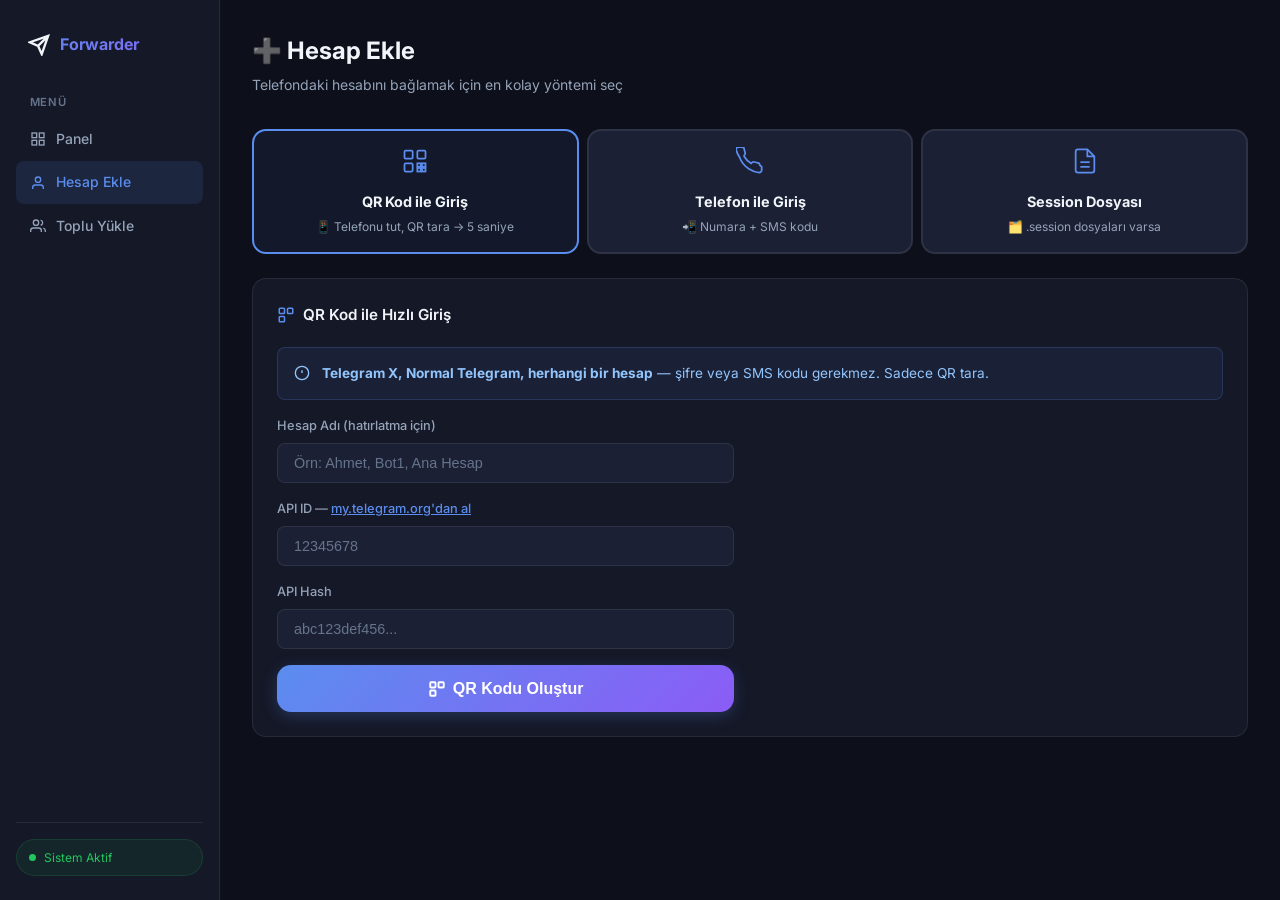
==== templates/add_account.html @ 1184c20d "Initial commit: Telegram Forwarder" ====
<!DOCTYPE html>
<html lang="tr">
<head>
  <meta charset="UTF-8">
  <meta name="viewport" content="width=device-width, initial-scale=1.0">
  <title>Hesap Ekle — Telegram Forwarder</title>
  <link rel="preconnect" href="https://fonts.googleapis.com">
  <link href="https://fonts.googleapis.com/css2?family=Inter:wght@400;500;600;700&display=swap" rel="stylesheet">
  <link rel="stylesheet" href="/static/css/style.css">
</head>
<body>
<div class="page">

  <!-- ── SIDEBAR ── -->
  <aside class="sidebar">
    <div class="sidebar-logo">
      <svg viewBox="0 0 24 24" fill="none" stroke="currentColor" stroke-width="2.5">
        <path d="M22 2L11 13M22 2L15 22l-4-9-9-4 20-7z"/>
      </svg>
      Forwarder
    </div>
    <span class="nav-section">Menü</span>
    <a class="nav-item" href="/">
      <svg viewBox="0 0 24 24" fill="none" stroke="currentColor" stroke-width="2"><rect x="3" y="3" width="7" height="7"/><rect x="14" y="3" width="7" height="7"/><rect x="14" y="14" width="7" height="7"/><rect x="3" y="14" width="7" height="7"/></svg>
      Panel
    </a>
    <a class="nav-item active" href="/accounts/ekle">
      <svg viewBox="0 0 24 24" fill="none" stroke="currentColor" stroke-width="2"><path d="M20 21v-2a4 4 0 00-4-4H8a4 4 0 00-4 4v2"/><circle cx="12" cy="7" r="4"/></svg>
      Hesap Ekle
    </a>
    <a class="nav-item" href="/accounts/bulk">
      <svg viewBox="0 0 24 24" fill="none" stroke="currentColor" stroke-width="2"><path d="M17 21v-2a4 4 0 00-4-4H5a4 4 0 00-4 4v2"/><circle cx="9" cy="7" r="4"/><path d="M23 21v-2a4 4 0 00-3-3.87M16 3.13a4 4 0 010 7.75"/></svg>
      Toplu Yükle
    </a>
    <div class="sidebar-footer">
      <div class="status-pill"><div class="pulse"></div>Sistem Aktif</div>
    </div>
  </aside>

  <!-- ── MAIN ── -->
  <main class="main">
    <div class="main-header">
      <h1>➕ Hesap Ekle</h1>
      <p>Telefondaki hesabını bağlamak için en kolay yöntemi seç</p>
    </div>

    <!-- Yöntem Seçimi -->
    <div class="method-tabs">
      <div class="method-tab selected" onclick="selectMethod('qr', this)">
        <svg viewBox="0 0 24 24" fill="none" stroke="currentColor" stroke-width="1.5">
          <rect x="3" y="3" width="7" height="7" rx="1"/><rect x="14" y="3" width="7" height="7" rx="1"/>
          <rect x="3" y="14" width="7" height="7" rx="1"/>
          <rect x="14" y="14" width="3" height="3"/><rect x="18" y="14" width="3" height="3"/>
          <rect x="14" y="18" width="3" height="3"/><rect x="18" y="18" width="3" height="3"/>
        </svg>
        <h3>QR Kod ile Giriş</h3>
        <p>📱 Telefonu tut, QR tara → 5 saniye</p>
      </div>
      <div class="method-tab" onclick="selectMethod('phone', this)">
        <svg viewBox="0 0 24 24" fill="none" stroke="currentColor" stroke-width="1.5">
          <path d="M22 16.92v3a2 2 0 01-2.18 2 19.79 19.79 0 01-8.63-3.07A19.5 19.5 0 013.07 8.81 19.79 19.79 0 01.08 2.18 2 2 0 012.07.03h3a2 2 0 012 1.72c.127.96.361 1.903.7 2.81a2 2 0 01-.45 2.11L6.91 7.91a16 16 0 006.13 6.13l.75-.75a2 2 0 012.11-.45c.907.339 1.85.573 2.81.7a2 2 0 011.72 2z"/>
        </svg>
        <h3>Telefon ile Giriş</h3>
        <p>📲 Numara + SMS kodu</p>
      </div>
      <div class="method-tab" onclick="selectMethod('session', this)">
        <svg viewBox="0 0 24 24" fill="none" stroke="currentColor" stroke-width="1.5">
          <path d="M14 2H6a2 2 0 00-2 2v16a2 2 0 002 2h12a2 2 0 002-2V8z"/><polyline points="14 2 14 8 20 8"/>
          <line x1="16" y1="13" x2="8" y2="13"/><line x1="16" y1="17" x2="8" y2="17"/>
        </svg>
        <h3>Session Dosyası</h3>
        <p>🗂️ .session dosyaları varsa</p>
      </div>
    </div>

    <!-- ══ QR BÖLÜMÜ ══ -->
    <div id="section-qr" class="card">
      <div class="card-title">
        <svg viewBox="0 0 24 24" fill="none" stroke="currentColor" stroke-width="2"><rect x="3" y="3" width="7" height="7" rx="1"/><rect x="14" y="3" width="7" height="7" rx="1"/><rect x="3" y="14" width="7" height="7" rx="1"/></svg>
        QR Kod ile Hızlı Giriş
      </div>

      <div class="alert alert-info">
        <svg viewBox="0 0 24 24" fill="none" stroke="currentColor" stroke-width="2"><circle cx="12" cy="12" r="10"/><line x1="12" y1="8" x2="12" y2="12"/><line x1="12" y1="16" x2="12.01" y2="16"/></svg>
        <span><b>Telegram X, Normal Telegram, herhangi bir hesap</b> — şifre veya SMS kodu gerekmez. Sadece QR tara.</span>
      </div>

      <div style="display:grid;grid-template-columns:1fr 1fr;gap:2rem;align-items:start">

        <!-- Sol: Form -->
        <div>
          <div class="field">
            <label>Hesap Adı (hatırlatma için)</label>
            <input type="text" id="qr-name" placeholder="Örn: Ahmet, Bot1, Ana Hesap">
          </div>
          <div class="field">
            <label>API ID <span class="text-muted">— <a href="https://my.telegram.org/auth" target="_blank" style="color:var(--primary)">my.telegram.org'dan al</a></span></label>
            <input type="text" id="qr-api-id" placeholder="12345678">
          </div>
          <div class="field">
            <label>API Hash</label>
            <input type="text" id="qr-api-hash" placeholder="abc123def456...">
          </div>
          <button class="btn btn-primary btn-lg btn-block" onclick="startQR()">
            <svg viewBox="0 0 24 24" fill="none" stroke="currentColor" stroke-width="2.5" style="width:18px;height:18px"><rect x="3" y="3" width="7" height="7" rx="1"/><rect x="14" y="3" width="7" height="7" rx="1"/><rect x="3" y="14" width="7" height="7" rx="1"/></svg>
            QR Kodu Oluştur
          </button>
        </div>

        <!-- Sağ: QR Alanı -->
        <div id="qr-area" style="display:none">
          <div class="qr-section">
            <div class="qr-wrap">
              <img id="qr-img" src="" alt="QR Kod">
            </div>
            <div id="qr-status" class="mt-3 text-sm text-muted">Telefonu aç ve QR'ı tara...</div>
          </div>

          <div class="qr-steps">
            <div class="qr-step">
              <div class="qr-step-num">1</div>
              <div>Telefonunuzda <b>Telegram</b>'ı açın</div>
            </div>
            <div class="qr-step">
              <div class="qr-step-num">2</div>
              <div><b>Ayarlar → Cihazlar → QR ile Giriş</b>'e git (veya başka hesap ekle)</div>
            </div>
            <div class="qr-step">
              <div class="qr-step-num">3</div>
              <div>Yukarıdaki QR kodu tara — hesap otomatik eklenir ✅</div>
            </div>
          </div>
        </div>

      </div>
    </div>

    <!-- ══ TELEFON BÖLÜMÜ ══ -->
    <div id="section-phone" class="card" style="display:none">
      <div class="card-title">
        <svg viewBox="0 0 24 24" fill="none" stroke="currentColor" stroke-width="2"><path d="M22 16.92v3a2 2 0 01-2.18 2 19.79 19.79 0 01-8.63-3.07A19.5 19.5 0 013.07 8.81 19.79 19.79 0 01.08 2.18 2 2 0 012.07.03h3a2 2 0 012 1.72c.127.96.361 1.903.7 2.81a2 2 0 01-.45 2.11L6.91 7.91a16 16 0 006.13 6.13l.75-.75a2 2 0 012.11-.45c.907.339 1.85.573 2.81.7a2 2 0 011.72 2z"/></svg>
        Telefon Numarası ile Giriş
      </div>
      <form action="/accounts/send_code" method="POST" style="max-width:480px">
        <div class="field">
          <label>Hesap Adı</label>
          <input type="text" name="name" placeholder="Örn: Ahmet" required>
        </div>
        <div class="field">
          <label>Telefon Numarası</label>
          <input type="text" name="phone" placeholder="+90500..." required>
        </div>
        <div class="field">
          <label>API ID — <a href="https://my.telegram.org/auth" target="_blank" style="color:var(--primary)">nereden alırım?</a></label>
          <input type="text" name="api_id" required>
        </div>
        <div class="field">
          <label>API Hash</label>
          <input type="text" name="api_hash" required>
        </div>
        <button type="submit" class="btn btn-primary btn-lg btn-block mt-2">
          Doğrulama Kodu Gönder →
        </button>
      </form>
    </div>

    <!-- ══ SESSION BÖLÜMÜ ══ -->
    <div id="section-session" class="card" style="display:none">
      <div class="card-title">
        <svg viewBox="0 0 24 24" fill="none" stroke="currentColor" stroke-width="2"><path d="M14 2H6a2 2 0 00-2 2v16a2 2 0 002 2h12a2 2 0 002-2V8z"/><polyline points="14 2 14 8 20 8"/></svg>
        Toplu .session Dosyası Yükleme
      </div>
      <div class="alert alert-warn">
        <svg viewBox="0 0 24 24" fill="none" stroke="currentColor" stroke-width="2"><path d="M10.29 3.86L1.82 18a2 2 0 001.71 3h16.94a2 2 0 001.71-3L13.71 3.86a2 2 0 00-3.42 0z"/><line x1="12" y1="9" x2="12" y2="13"/><line x1="12" y1="17" x2="12.01" y2="17"/></svg>
        <span>Bilgisayarda .session dosyaları olan bir klasörün yolunu gir. Tümü otomatik yüklenir.</span>
      </div>
      <form action="/accounts/bulk_load" method="POST" style="max-width:480px">
        <div class="field">
          <label>Klasör Yolu (.session dosyaları olan)</label>
          <input type="text" name="folder_path" placeholder="/Users/adın/Desktop/sessionlar" required>
          <div class="field-hint">Örn: /Users/shift/Desktop/sessions</div>
        </div>
        <div class="field">
          <label>API ID</label>
          <input type="text" name="api_id" required>
        </div>
        <div class="field">
          <label>API Hash</label>
          <input type="text" name="api_hash" required>
        </div>
        <button type="submit" class="btn btn-primary btn-lg btn-block mt-2">
          📂 Tümünü Yükle
        </button>
      </form>
    </div>

  </main>
</div>

<script>
/* ── Method tabs ── */
function selectMethod(id, el) {
  document.querySelectorAll('.method-tab').forEach(t => t.classList.remove('selected'));
  el.classList.add('selected');
  ['qr','phone','session'].forEach(s => {
    document.getElementById('section-' + s).style.display = s === id ? '' : 'none';
  });
}

/* ── QR Login ── */
let _qrToken = null, _qrPoll = null, _qrAccountId = null;

async function startQR() {
  const name    = document.getElementById('qr-name').value.trim();
  const api_id  = document.getElementById('qr-api-id').value.trim();
  const api_hash= document.getElementById('qr-api-hash').value.trim();
  if (!name || !api_id || !api_hash) { alert('Tüm alanları doldur!'); return; }

  const fd = new FormData();
  fd.append('name', name); fd.append('api_id', api_id); fd.append('api_hash', api_hash);

  const r = await fetch('/accounts/qr-start', { method: 'POST', body: fd });
  const d = await r.json();
  if (d.error) { alert(d.error); return; }

  _qrAccountId = d.account_id;
  document.getElementById('qr-img').src = 'data:image/png;base64,' + d.qr_b64;
  document.getElementById('qr-area').style.display = 'block';
  document.getElementById('qr-status').textContent = '⏳ Telefonu aç ve QR\'ı tara...';

  clearInterval(_qrPoll);
  _qrPoll = setInterval(pollQR, 2500);
}

async function pollQR() {
  try {
    const r = await fetch('/accounts/qr-status?account_id=' + _qrAccountId);
    const d = await r.json();
    if (d.status === 'ok') {
      clearInterval(_qrPoll);
      document.getElementById('qr-status').innerHTML = '✅ <b>Başarıyla giriş yapıldı!</b> Yönlendiriliyor...';
      document.getElementById('qr-status').style.color = 'var(--success)';
      setTimeout(() => window.location.href = '/', 1500);
    } else if (d.status === 'expired') {
      clearInterval(_qrPoll);
      document.getElementById('qr-status').textContent = '⚠️ QR süresi doldu. Tekrar oluştur.';
      document.getElementById('qr-status').style.color = 'var(--warn)';
    } else if (d.qr_b64) {
      // QR yenilendi
      document.getElementById('qr-img').src = 'data:image/png;base64,' + d.qr_b64;
    }
  } catch(e) {}
}
</script>
</body>
</html>
---- static/css/style.css ----
/* ─── TOKENS ─────────────────────────────────────────── */
:root {
  --bg:        #0d0f1a;
  --surface:   #151827;
  --surface2:  #1c2035;
  --border:    rgba(255,255,255,0.08);
  --primary:   #5b8def;
  --primary-g: linear-gradient(135deg,#5b8def,#8b5cf6);
  --success:   #22c55e;
  --danger:    #ef4444;
  --warn:      #f59e0b;
  --text:      #f1f5f9;
  --muted:     #64748b;
  --muted2:    #94a3b8;
  --radius:    14px;
  --radius-sm: 8px;
  --shadow:    0 20px 60px rgba(0,0,0,.5);
}

/* ─── RESET ──────────────────────────────────────────── */
*, *::before, *::after { box-sizing: border-box; margin: 0; padding: 0; }
body {
  font-family: 'Inter', 'Outfit', system-ui, sans-serif;
  background: var(--bg);
  color: var(--text);
  min-height: 100vh;
  line-height: 1.6;
}

/* ─── LAYOUT ─────────────────────────────────────────── */
.page { display: flex; min-height: 100vh; }

/* Sidebar */
.sidebar {
  width: 220px; flex-shrink: 0;
  background: var(--surface);
  border-right: 1px solid var(--border);
  display: flex; flex-direction: column;
  padding: 1.5rem 1rem;
  position: fixed; top: 0; left: 0; height: 100vh;
}
.sidebar-logo {
  display: flex; align-items: center; gap: .6rem;
  padding: .5rem .75rem 1.5rem;
  font-size: 1rem; font-weight: 700;
  background: var(--primary-g);
  -webkit-background-clip: text; background-clip: text;
  -webkit-text-fill-color: transparent;
}
.sidebar-logo svg { width: 22px; height: 22px; flex-shrink: 0; }
.nav-item {
  display: flex; align-items: center; gap: .65rem;
  padding: .65rem .85rem;
  border-radius: var(--radius-sm);
  color: var(--muted2); text-decoration: none;
  font-size: .875rem; font-weight: 500;
  transition: all .2s;
  cursor: pointer; border: none; background: none; width: 100%; text-align: left;
}
.nav-item:hover, .nav-item.active {
  background: rgba(91,141,239,.12);
  color: var(--primary);
}
.nav-item svg { width: 16px; height: 16px; flex-shrink: 0; }
.nav-section {
  font-size: .7rem; font-weight: 600; letter-spacing: .08em;
  color: var(--muted); text-transform: uppercase;
  padding: .75rem .85rem .4rem;
}
.sidebar-footer { margin-top: auto; padding-top: 1rem; border-top: 1px solid var(--border); }
.status-pill {
  display: flex; align-items: center; gap: .5rem;
  padding: .5rem .75rem;
  background: rgba(34,197,94,.08);
  border: 1px solid rgba(34,197,94,.15);
  border-radius: 2rem;
  font-size: .75rem; color: var(--success);
}
.pulse { width: 7px; height: 7px; border-radius: 50%; background: var(--success);
  box-shadow: 0 0 0 0 rgba(34,197,94,.5);
  animation: pulse 2s infinite;
}
@keyframes pulse {
  0%   { box-shadow: 0 0 0 0 rgba(34,197,94,.5); }
  70%  { box-shadow: 0 0 0 6px rgba(34,197,94,0); }
  100% { box-shadow: 0 0 0 0 rgba(34,197,94,0); }
}

/* Main content area */
.main { margin-left: 220px; flex: 1; padding: 2rem; max-width: calc(100vw - 220px); }
.main-header { margin-bottom: 2rem; }
.main-header h1 { font-size: 1.5rem; font-weight: 700; }
.main-header p { color: var(--muted2); font-size: .875rem; margin-top: .25rem; }

/* ─── CARDS ──────────────────────────────────────────── */
.card {
  background: var(--surface);
  border: 1px solid var(--border);
  border-radius: var(--radius);
  padding: 1.5rem;
}
.card + .card { margin-top: 1.25rem; }
.card-title {
  font-size: .95rem; font-weight: 600; margin-bottom: 1.25rem;
  display: flex; align-items: center; gap: .5rem;
}
.card-title svg { width: 18px; height: 18px; color: var(--primary); }

/* ─── FORMS ──────────────────────────────────────────── */
.field { margin-bottom: 1rem; }
.field label {
  display: block; font-size: .8rem; font-weight: 500;
  color: var(--muted2); margin-bottom: .4rem;
}
.field input, .field select, .field textarea {
  width: 100%;
  background: var(--surface2);
  border: 1px solid var(--border);
  border-radius: var(--radius-sm);
  padding: .7rem 1rem;
  color: var(--text);
  font-size: .9rem;
  outline: none;
  transition: border-color .2s, box-shadow .2s;
  appearance: none;
}
.field input:focus, .field select:focus {
  border-color: var(--primary);
  box-shadow: 0 0 0 3px rgba(91,141,239,.15);
}
.field input::placeholder { color: var(--muted); }
.field-hint { font-size: .75rem; color: var(--muted); margin-top: .35rem; }

/* ─── BUTTONS ────────────────────────────────────────── */
.btn {
  display: inline-flex; align-items: center; gap: .45rem;
  padding: .65rem 1.25rem;
  border-radius: var(--radius-sm);
  font-size: .875rem; font-weight: 600;
  border: none; cursor: pointer;
  transition: all .2s;
  text-decoration: none;
}
.btn svg { width: 15px; height: 15px; }
.btn-primary {
  background: var(--primary-g);
  color: white;
  box-shadow: 0 4px 15px rgba(91,141,239,.25);
}
.btn-primary:hover { opacity: .88; transform: translateY(-1px); }
.btn-secondary {
  background: var(--surface2);
  color: var(--muted2);
  border: 1px solid var(--border);
}
.btn-secondary:hover { border-color: var(--primary); color: var(--primary); }
.btn-danger { background: rgba(239,68,68,.1); color: var(--danger); border: 1px solid rgba(239,68,68,.2); }
.btn-danger:hover { background: var(--danger); color: white; }
.btn-success { background: rgba(34,197,94,.1); color: var(--success); border: 1px solid rgba(34,197,94,.2); }
.btn-success:hover { background: var(--success); color: white; }
.btn-lg { padding: .9rem 1.75rem; font-size: 1rem; border-radius: var(--radius); }
.btn-block { width: 100%; justify-content: center; }

/* ─── ACCOUNT CARDS ──────────────────────────────────── */
.accounts-grid { display: grid; grid-template-columns: repeat(auto-fill, minmax(200px, 1fr)); gap: .75rem; }
.account-card {
  background: var(--surface2);
  border: 1px solid var(--border);
  border-radius: var(--radius);
  padding: 1rem;
  display: flex; align-items: center; gap: .75rem;
  position: relative;
}
.account-avatar {
  width: 40px; height: 40px; border-radius: 50%;
  background: var(--primary-g);
  display: flex; align-items: center; justify-content: center;
  font-weight: 700; font-size: 1rem; flex-shrink: 0;
  color: white;
}
.account-name { font-size: .875rem; font-weight: 600; }
.account-phone { font-size: .75rem; color: var(--muted2); }
.account-del {
  position: absolute; top: .5rem; right: .5rem;
  background: none; border: none; cursor: pointer;
  color: var(--muted); padding: .25rem; border-radius: 4px;
  display: flex; align-items: center; justify-content: center;
  transition: color .2s;
}
.account-del:hover { color: var(--danger); background: rgba(239,68,68,.1); }

/* ─── RULES TABLE ────────────────────────────────────── */
.rules-table { width: 100%; border-collapse: collapse; }
.rules-table th {
  text-align: left; font-size: .7rem; font-weight: 600;
  color: var(--muted); text-transform: uppercase; letter-spacing: .06em;
  padding: 0 .75rem .75rem;
  border-bottom: 1px solid var(--border);
}
.rules-table td {
  padding: .9rem .75rem;
  border-bottom: 1px solid var(--border);
  font-size: .85rem; vertical-align: middle;
}
.rules-table tr:last-child td { border-bottom: none; }
.rules-table tr:hover td { background: rgba(255,255,255,.02); }
.badge {
  display: inline-block; padding: .2rem .6rem;
  border-radius: 2rem; font-size: .7rem; font-weight: 600;
}
.badge-blue { background: rgba(91,141,239,.15); color: #93c5fd; }
.badge-purple { background: rgba(139,92,246,.15); color: #c4b5fd; }
.route-arrow {
  display: flex; align-items: center; gap: .5rem;
  font-size: .82rem;
}
.route-arrow span { color: var(--muted); }

/* ─── EMPTY STATE ────────────────────────────────────── */
.empty {
  text-align: center; padding: 3rem 2rem;
  color: var(--muted2);
}
.empty svg { width: 48px; height: 48px; opacity: .3; margin-bottom: 1rem; }
.empty p { font-size: .9rem; }

/* ─── ADD RULE FORM ──────────────────────────────────── */
.rule-form-grid {
  display: grid;
  grid-template-columns: 1fr 1fr;
  gap: 1rem;
}
.rule-form-full { grid-column: 1 / -1; }
.input-with-action { display: flex; gap: .5rem; }
.input-with-action input { flex: 1; }
.btn-find {
  background: var(--surface2);
  border: 1px solid var(--border);
  border-radius: var(--radius-sm);
  color: var(--primary); padding: .7rem .9rem;
  cursor: pointer; font-size: .8rem; font-weight: 600;
  white-space: nowrap; display: flex; align-items: center; gap: .3rem;
  transition: all .2s;
}
.btn-find:hover { border-color: var(--primary); background: rgba(91,141,239,.08); }

/* ─── MODAL ──────────────────────────────────────────── */
.modal-overlay {
  display: none; position: fixed; inset: 0;
  background: rgba(0,0,0,.75); backdrop-filter: blur(6px);
  z-index: 200; align-items: center; justify-content: center;
}
.modal-overlay.open { display: flex; }
.modal {
  background: var(--surface);
  border: 1px solid var(--border);
  border-radius: var(--radius);
  padding: 2rem; width: 100%; max-width: 460px;
  box-shadow: var(--shadow);
  animation: slideUp .2s ease;
}
@keyframes slideUp { from { transform: translateY(20px); opacity: 0; } to { transform: none; opacity: 1; } }
.modal-title { font-size: 1.1rem; font-weight: 700; margin-bottom: .4rem; }
.modal-sub { font-size: .82rem; color: var(--muted2); margin-bottom: 1.5rem; }
.modal-result {
  border-radius: var(--radius-sm);
  padding: .9rem 1rem;
  margin-bottom: 1.25rem; display: none;
}
.modal-result.ok { background: rgba(34,197,94,.08); border: 1px solid rgba(34,197,94,.2); }
.modal-result.err { background: rgba(239,68,68,.08); border: 1px solid rgba(239,68,68,.2); }
.modal-result .big-id { font-size: 1.1rem; font-weight: 700; color: #93c5fd; }
.modal-result .small-name { font-size: .78rem; color: var(--muted2); margin-top: .2rem; }
.modal-actions { display: flex; gap: .75rem; margin-top: 1.25rem; }

/* ─── QR LOGIN ───────────────────────────────────────── */
.qr-wrap {
  background: white; border-radius: var(--radius);
  padding: 1rem; display: inline-block;
  line-height: 0;
}
.qr-wrap img { width: 220px; height: 220px; display: block; }
.qr-section { text-align: center; padding: 1rem 0; }
.qr-steps { text-align: left; max-width: 320px; margin: 1.5rem auto 0; }
.qr-step {
  display: flex; gap: .75rem; align-items: flex-start;
  margin-bottom: .75rem; font-size: .85rem;
}
.qr-step-num {
  background: var(--primary-g);
  color: white; width: 22px; height: 22px;
  border-radius: 50%; font-size: .72rem; font-weight: 700;
  display: flex; align-items: center; justify-content: center; flex-shrink: 0;
  margin-top: .1rem;
}

/* ─── ALERTS & BANNERS ───────────────────────────────── */
.alert {
  display: flex; align-items: flex-start; gap: .75rem;
  padding: .9rem 1rem; border-radius: var(--radius-sm);
  font-size: .85rem; margin-bottom: 1rem;
}
.alert svg { width: 16px; height: 16px; flex-shrink: 0; margin-top: .15rem; }
.alert-info { background: rgba(91,141,239,.08); border: 1px solid rgba(91,141,239,.2); color: #93c5fd; }
.alert-success { background: rgba(34,197,94,.08); border: 1px solid rgba(34,197,94,.2); color: var(--success); }
.alert-warn { background: rgba(245,158,11,.08); border: 1px solid rgba(245,158,11,.2); color: var(--warn); }

/* ─── METHOD SELECTOR TABS ───────────────────────────── */
.method-tabs { display: flex; gap: .5rem; margin-bottom: 1.5rem; flex-wrap: wrap; }
.method-tab {
  flex: 1; min-width: 140px;
  border: 2px solid var(--border);
  border-radius: var(--radius);
  padding: 1rem; cursor: pointer;
  background: var(--surface2);
  transition: all .2s; text-align: center;
}
.method-tab:hover { border-color: var(--primary); }
.method-tab.selected { border-color: var(--primary); background: rgba(91,141,239,.08); }
.method-tab svg { width: 28px; height: 28px; margin-bottom: .5rem; color: var(--primary); }
.method-tab h3 { font-size: .9rem; font-weight: 700; margin-bottom: .2rem; }
.method-tab p { font-size: .75rem; color: var(--muted2); }

/* ─── SPINNER ────────────────────────────────────────── */
.spin {
  display: inline-block; width: 14px; height: 14px;
  border: 2px solid rgba(255,255,255,.3);
  border-top-color: white;
  border-radius: 50%;
  animation: rotate .7s linear infinite;
}
@keyframes rotate { to { transform: rotate(360deg); } }

/* ─── UTIL ───────────────────────────────────────────── */
.flex { display: flex; }
.items-center { align-items: center; }
.justify-between { justify-content: space-between; }
.gap-2 { gap: .5rem; }
.gap-3 { gap: .75rem; }
.mt-1 { margin-top: .25rem; }
.mt-2 { margin-top: .5rem; }
.mt-3 { margin-top: .75rem; }
.mt-4 { margin-top: 1rem; }
.mb-3 { margin-bottom: .75rem; }
.text-sm { font-size: .85rem; }
.text-xs { font-size: .75rem; }
.text-muted { color: var(--muted2); }
.text-center { text-align: center; }
.font-bold { font-weight: 700; }
.w-full { width: 100%; }
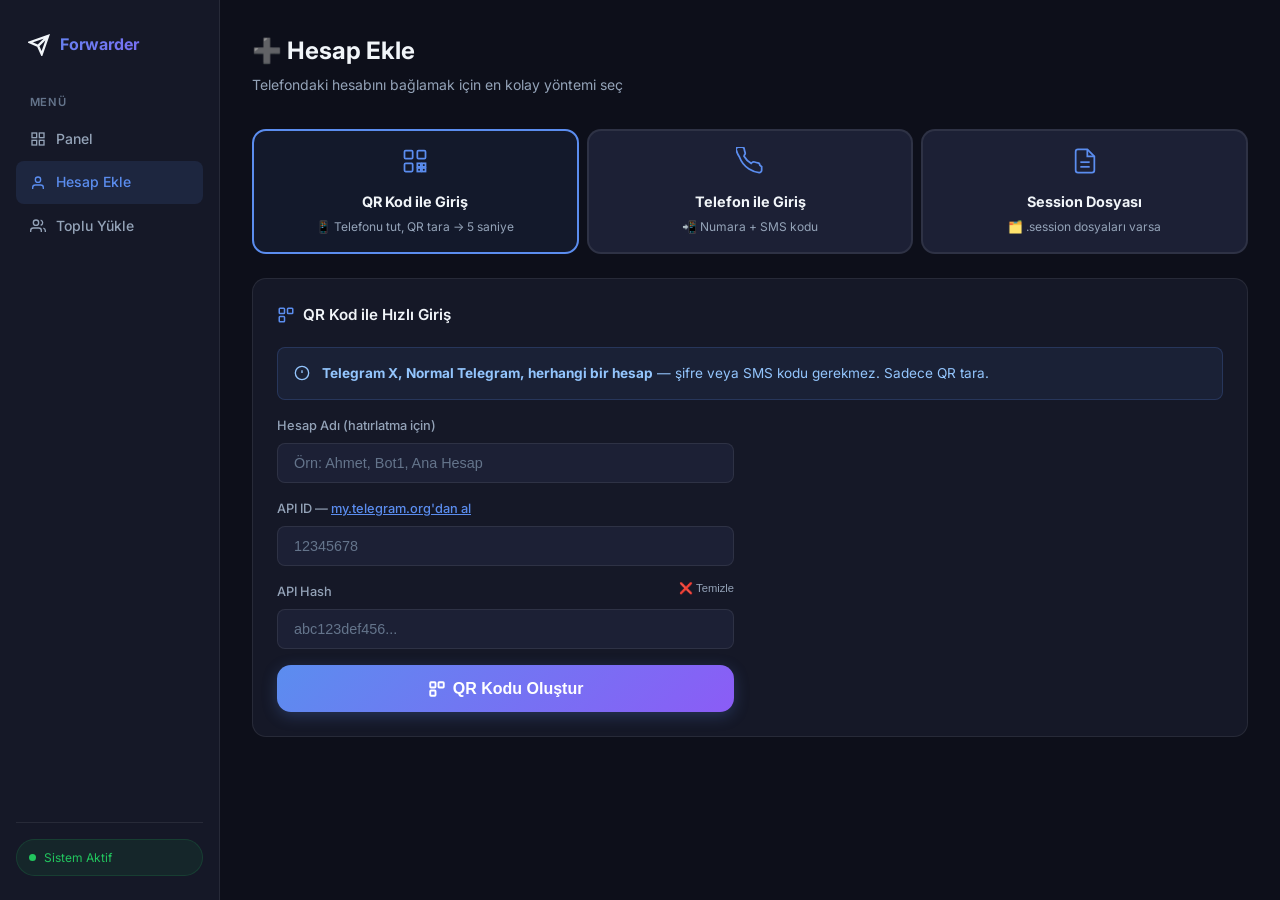
==== commit 78f01cfa: "feat: API ID/Hash bir kere girilince otomatik hatirlanir - localStorage'a kaydedilir, sayfayi yenile" ====
--- a/templates/add_account.html
+++ b/templates/add_account.html
@@ -94,12 +94,14 @@
             <input type="text" id="qr-name" placeholder="Örn: Ahmet, Bot1, Ana Hesap">
           </div>
           <div class="field">
-            <label>API ID <span class="text-muted">— <a href="https://my.telegram.org/auth" target="_blank" style="color:var(--primary)">my.telegram.org'dan al</a></span></label>
-            <input type="text" id="qr-api-id" placeholder="12345678">
+            <label>API ID <span class="text-muted">— <a href="https://my.telegram.org/auth" target="_blank" style="color:var(--primary)">my.telegram.org'dan al</a></span>
+              <span id="api-saved-badge" style="display:none;margin-left:.5rem;font-size:.7rem;background:rgba(74,222,128,.15);color:#4ade80;border:1px solid rgba(74,222,128,.3);border-radius:6px;padding:.1rem .45rem;font-weight:600">🔒 Kaydedildi</span>
+            </label>
+            <input type="text" id="qr-api-id" placeholder="12345678" oninput="saveApiCreds()">
           </div>
           <div class="field">
-            <label>API Hash</label>
-            <input type="text" id="qr-api-hash" placeholder="abc123def456...">
+            <label>API Hash <button type="button" onclick="clearApiCreds()" style="float:right;font-size:.7rem;background:none;border:none;color:var(--text-muted);cursor:pointer;padding:0">❌ Temizle</button></label>
+            <input type="text" id="qr-api-hash" placeholder="abc123def456..." oninput="saveApiCreds()">
           </div>
           <button class="btn btn-primary btn-lg btn-block" onclick="startQR()">
             <svg viewBox="0 0 24 24" fill="none" stroke="currentColor" stroke-width="2.5" style="width:18px;height:18px"><rect x="3" y="3" width="7" height="7" rx="1"/><rect x="14" y="3" width="7" height="7" rx="1"/><rect x="3" y="14" width="7" height="7" rx="1"/></svg>
@@ -108,29 +110,45 @@
         </div>
 
         <!-- Sağ: QR Alanı -->
-        <div id="qr-area" style="display:none">
-          <div class="qr-section">
-            <div class="qr-wrap">
-              <img id="qr-img" src="" alt="QR Kod">
+          <div id="qr-area" style="display:none">
+            <div class="qr-section">
+              <div class="qr-wrap">
+                <img id="qr-img" src="" alt="QR Kod">
+              </div>
+              <div id="qr-status" class="mt-3 text-sm text-muted">Telefonu aç ve QR'yı tara...</div>
             </div>
-            <div id="qr-status" class="mt-3 text-sm text-muted">Telefonu aç ve QR'ı tara...</div>
-          </div>
-
-          <div class="qr-steps">
-            <div class="qr-step">
-              <div class="qr-step-num">1</div>
-              <div>Telefonunuzda <b>Telegram</b>'ı açın</div>
+
+            <!-- 2FA Şifre Alanı (gizli, gerekince açılır) -->
+            <div id="qr-2fa-section" style="display:none;margin-top:1.5rem;background:rgba(251,191,36,.06);border:1px solid rgba(251,191,36,.25);border-radius:12px;padding:1.25rem">
+              <div style="font-weight:700;font-size:.95rem;margin-bottom:.25rem">🔐 2 Adımlı Doğrulama Gerekiyor</div>
+              <div style="font-size:.8rem;color:var(--text-muted);margin-bottom:1rem">Hesabınızdaki Telegram şifresini girin (SMS kodu değil)</div>
+              <div class="field" style="margin-bottom:.75rem">
+                <input type="password" id="qr-2fa-password"
+                       placeholder="Telegram 2FA şifreniz"
+                       style="background:var(--surface2);border:1px solid rgba(251,191,36,.4);border-radius:8px;padding:.75rem 1rem;color:var(--text);outline:none;font-size:.95rem;width:100%"
+                       onkeydown="if(event.key==='Enter') submit2FA()">
+              </div>
+              <div id="qr-2fa-error" style="display:none;color:#f87171;font-size:.82rem;margin-bottom:.75rem"></div>
+              <button class="btn btn-primary btn-lg btn-block" id="btn-2fa-submit" onclick="submit2FA()">
+                🔓 Şifreyi Doğrula
+              </button>
             </div>
-            <div class="qr-step">
-              <div class="qr-step-num">2</div>
-              <div><b>Ayarlar → Cihazlar → QR ile Giriş</b>'e git (veya başka hesap ekle)</div>
-            </div>
-            <div class="qr-step">
-              <div class="qr-step-num">3</div>
-              <div>Yukarıdaki QR kodu tara — hesap otomatik eklenir ✅</div>
+
+            <div class="qr-steps">
+              <div class="qr-step">
+                <div class="qr-step-num">1</div>
+                <div>Telefonunuzda <b>Telegram</b>'ı açın</div>
+              </div>
+              <div class="qr-step">
+                <div class="qr-step-num">2</div>
+                <div><b>Ayarlar → Cihazlar → QR ile Giriş</b>'e git (veya başka hesap ekle)</div>
+              </div>
+              <div class="qr-step">
+                <div class="qr-step-num">3</div>
+                <div>Yukarıdaki QR kodu tara — hesap otomatik eklenir ✅</div>
+              </div>
             </div>
           </div>
-        </div>
 
       </div>
     </div>
@@ -152,11 +170,11 @@
         </div>
         <div class="field">
           <label>API ID — <a href="https://my.telegram.org/auth" target="_blank" style="color:var(--primary)">nereden alırım?</a></label>
-          <input type="text" name="api_id" required>
+          <input type="text" name="api_id" id="phone-api-id" required oninput="saveApiCreds()">
         </div>
         <div class="field">
           <label>API Hash</label>
-          <input type="text" name="api_hash" required>
+          <input type="text" name="api_hash" id="phone-api-hash" required oninput="saveApiCreds()">
         </div>
         <button type="submit" class="btn btn-primary btn-lg btn-block mt-2">
           Doğrulama Kodu Gönder →
@@ -198,6 +216,44 @@
 </div>
 
 <script>
+/* ── API Credentials Memory (localStorage) ── */
+function loadApiCreds() {
+  const id   = localStorage.getItem('tg_api_id')   || '';
+  const hash = localStorage.getItem('tg_api_hash') || '';
+  if (id) {
+    document.getElementById('qr-api-id').value    = id;
+    document.getElementById('qr-api-hash').value  = hash;
+    document.getElementById('phone-api-id').value  = id;
+    document.getElementById('phone-api-hash').value = hash;
+    document.getElementById('api-saved-badge').style.display = 'inline';
+  }
+}
+function saveApiCreds() {
+  const id   = document.getElementById('qr-api-id').value.trim()
+            || document.getElementById('phone-api-id').value.trim();
+  const hash = document.getElementById('qr-api-hash').value.trim()
+            || document.getElementById('phone-api-hash').value.trim();
+  if (id && hash) {
+    localStorage.setItem('tg_api_id',   id);
+    localStorage.setItem('tg_api_hash', hash);
+    // Diğer formu da doldur
+    document.getElementById('qr-api-id').value     = id;
+    document.getElementById('qr-api-hash').value   = hash;
+    document.getElementById('phone-api-id').value  = id;
+    document.getElementById('phone-api-hash').value = hash;
+    document.getElementById('api-saved-badge').style.display = 'inline';
+  }
+}
+function clearApiCreds() {
+  localStorage.removeItem('tg_api_id');
+  localStorage.removeItem('tg_api_hash');
+  ['qr-api-id','qr-api-hash','phone-api-id','phone-api-hash'].forEach(id => {
+    const el = document.getElementById(id); if (el) el.value = '';
+  });
+  document.getElementById('api-saved-badge').style.display = 'none';
+}
+loadApiCreds();
+
 /* ── Method tabs ── */
 function selectMethod(id, el) {
   document.querySelectorAll('.method-tab').forEach(t => t.classList.remove('selected'));
@@ -226,7 +282,9 @@
   _qrAccountId = d.account_id;
   document.getElementById('qr-img').src = 'data:image/png;base64,' + d.qr_b64;
   document.getElementById('qr-area').style.display = 'block';
-  document.getElementById('qr-status').textContent = '⏳ Telefonu aç ve QR\'ı tara...';
+  document.getElementById('qr-2fa-section').style.display = 'none';
+  document.getElementById('qr-status').textContent = '⏳ Telefonu aç ve QR\'yı tara...';
+  document.getElementById('qr-status').style.color = '';
 
   clearInterval(_qrPoll);
   _qrPoll = setInterval(pollQR, 2500);
@@ -236,21 +294,72 @@
   try {
     const r = await fetch('/accounts/qr-status?account_id=' + _qrAccountId);
     const d = await r.json();
+
     if (d.status === 'ok') {
       clearInterval(_qrPoll);
       document.getElementById('qr-status').innerHTML = '✅ <b>Başarıyla giriş yapıldı!</b> Yönlendiriliyor...';
       document.getElementById('qr-status').style.color = 'var(--success)';
       setTimeout(() => window.location.href = '/', 1500);
+
+    } else if (d.status === '2fa_required') {
+      clearInterval(_qrPoll);
+      document.getElementById('qr-status').innerHTML = '🔐 <b>2 Adımlı Doğrulama</b> — aşağıya şifrenizi girin';
+      document.getElementById('qr-status').style.color = '#fbbf24';
+      document.getElementById('qr-2fa-section').style.display = 'block';
+      document.getElementById('qr-img').style.opacity = '0.3';
+      setTimeout(() => document.getElementById('qr-2fa-password').focus(), 100);
+
     } else if (d.status === 'expired') {
       clearInterval(_qrPoll);
       document.getElementById('qr-status').textContent = '⚠️ QR süresi doldu. Tekrar oluştur.';
       document.getElementById('qr-status').style.color = 'var(--warn)';
+
     } else if (d.qr_b64) {
-      // QR yenilendi
       document.getElementById('qr-img').src = 'data:image/png;base64,' + d.qr_b64;
     }
   } catch(e) {}
 }
+
+async function submit2FA() {
+  const password = document.getElementById('qr-2fa-password').value.trim();
+  if (!password) {
+    document.getElementById('qr-2fa-error').textContent = 'Şifre boş olamaz.';
+    document.getElementById('qr-2fa-error').style.display = 'block';
+    return;
+  }
+
+  const btn = document.getElementById('btn-2fa-submit');
+  btn.innerHTML = '<span class="spin"></span> Doğrulanıyor...';
+  btn.disabled = true;
+  document.getElementById('qr-2fa-error').style.display = 'none';
+
+  const fd = new FormData();
+  fd.append('account_id', _qrAccountId);
+  fd.append('password', password);
+
+  try {
+    const r = await fetch('/accounts/qr-2fa', { method: 'POST', body: fd });
+    const d = await r.json();
+
+    if (d.error) {
+      document.getElementById('qr-2fa-error').textContent = d.error;
+      document.getElementById('qr-2fa-error').style.display = 'block';
+      btn.innerHTML = '🔓 Şifreyi Doğrula';
+      btn.disabled = false;
+    } else {
+      // Başarılı
+      document.getElementById('qr-status').innerHTML = '✅ <b>Giriş başarılı!</b> Yönlendiriliyor...';
+      document.getElementById('qr-status').style.color = 'var(--success)';
+      document.getElementById('qr-2fa-section').style.display = 'none';
+      setTimeout(() => window.location.href = '/', 1500);
+    }
+  } catch(e) {
+    document.getElementById('qr-2fa-error').textContent = 'Sunucu hatası: ' + e;
+    document.getElementById('qr-2fa-error').style.display = 'block';
+    btn.innerHTML = '🔓 Şifreyi Doğrula';
+    btn.disabled = false;
+  }
+}
 </script>
 </body>
 </html>
--- a/static/css/style.css
+++ b/static/css/style.css
@@ -348,3 +348,60 @@
 .text-center { text-align: center; }
 .font-bold { font-weight: 700; }
 .w-full { width: 100%; }
+
+/* ─── MOBILE RESPONSIVENESS ────────────────────────── */
+@media (max-width: 992px) {
+  .sidebar {
+    width: 0;
+    padding: 0;
+    transform: translateX(-100%);
+    transition: transform .3s;
+    z-index: 1000;
+  }
+  .sidebar.mobile-open {
+    width: 260px;
+    transform: translateX(0);
+    padding: 1.5rem 1rem;
+    box-shadow: 10px 0 30px rgba(0,0,0,0.5);
+  }
+  .main {
+    margin-left: 0;
+    max-width: 100%;
+    padding: 1rem;
+  }
+  .rule-form-grid {
+    grid-template-columns: 1fr;
+  }
+  .accounts-grid {
+    grid-template-columns: 1fr;
+  }
+  .rules-table-wrap {
+    overflow-x: auto;
+  }
+  .method-tabs {
+    flex-direction: column;
+  }
+  .method-tab {
+    min-width: 100%;
+  }
+}
+
+/* Mobile Toggle (only visible on mobile) */
+.mobile-header {
+  display: none;
+  align-items: center;
+  justify-content: space-between;
+  padding: 1rem;
+  background: var(--surface);
+  border-bottom: 1px solid var(--border);
+  position: sticky;
+  top: 0;
+  z-index: 900;
+}
+@media (max-width: 992px) {
+  .mobile-header { display: flex; }
+}
+.menu-toggle {
+  background: none; border: none; color: var(--text);
+  cursor: pointer; padding: .5rem;
+}
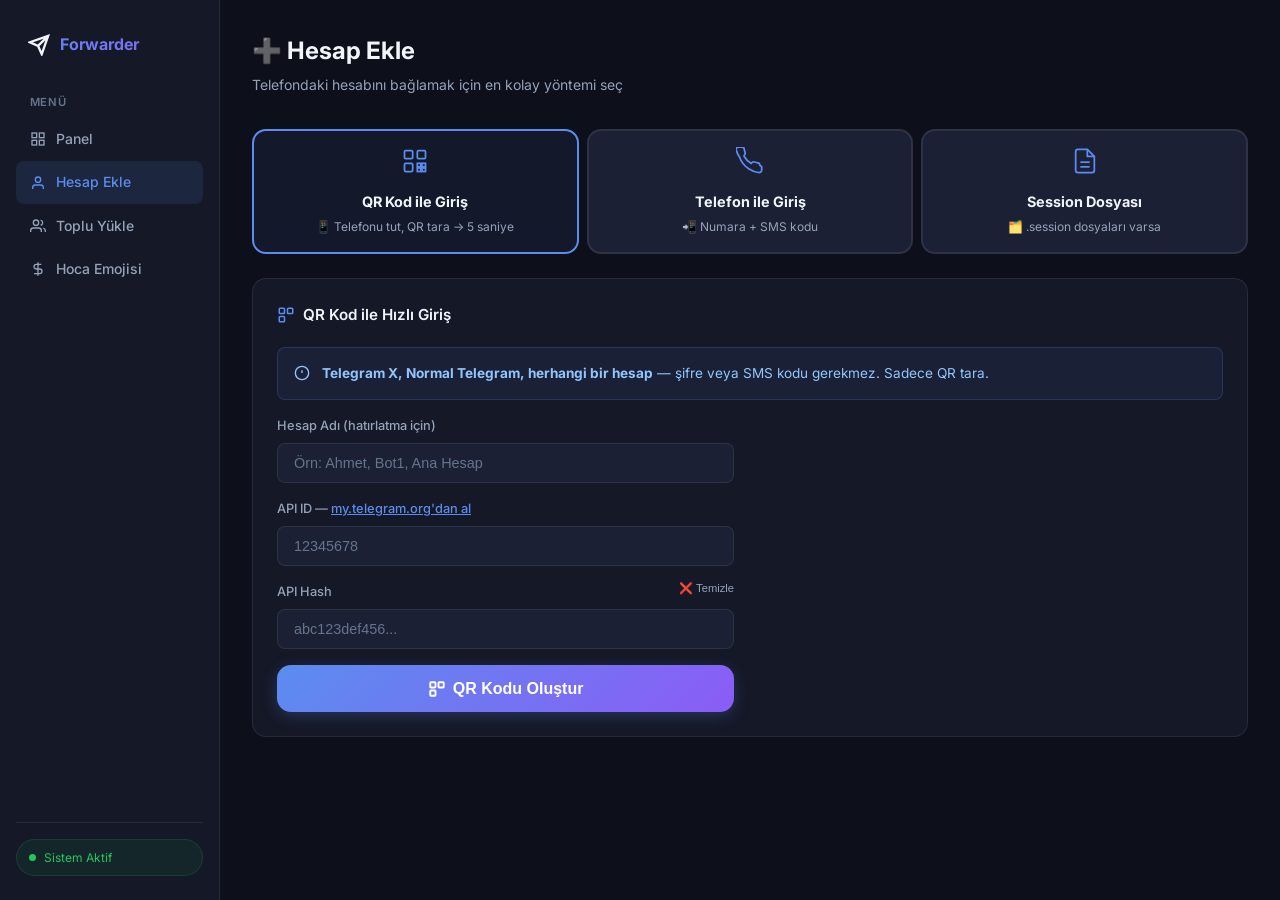
==== commit 4916dd68: "Add Teacher (Hoca) emoji auto-reaction system" ====
--- a/templates/add_account.html
+++ b/templates/add_account.html
@@ -31,6 +31,10 @@
     <a class="nav-item" href="/accounts/bulk">
       <svg viewBox="0 0 24 24" fill="none" stroke="currentColor" stroke-width="2"><path d="M17 21v-2a4 4 0 00-4-4H5a4 4 0 00-4 4v2"/><circle cx="9" cy="7" r="4"/><path d="M23 21v-2a4 4 0 00-3-3.87M16 3.13a4 4 0 010 7.75"/></svg>
       Toplu Yükle
+    </a>
+        <a class="nav-item" href="/teachers">
+      <svg viewBox="0 0 24 24" fill="none" stroke="currentColor" stroke-width="2"><path d="M12 2v20M17 5H9.5a3.5 3.5 0 0 0 0 7h5a3.5 3.5 0 0 1 0 7H6"/></svg>
+      Hoca Emojisi
     </a>
     <div class="sidebar-footer">
       <div class="status-pill"><div class="pulse"></div>Sistem Aktif</div>
